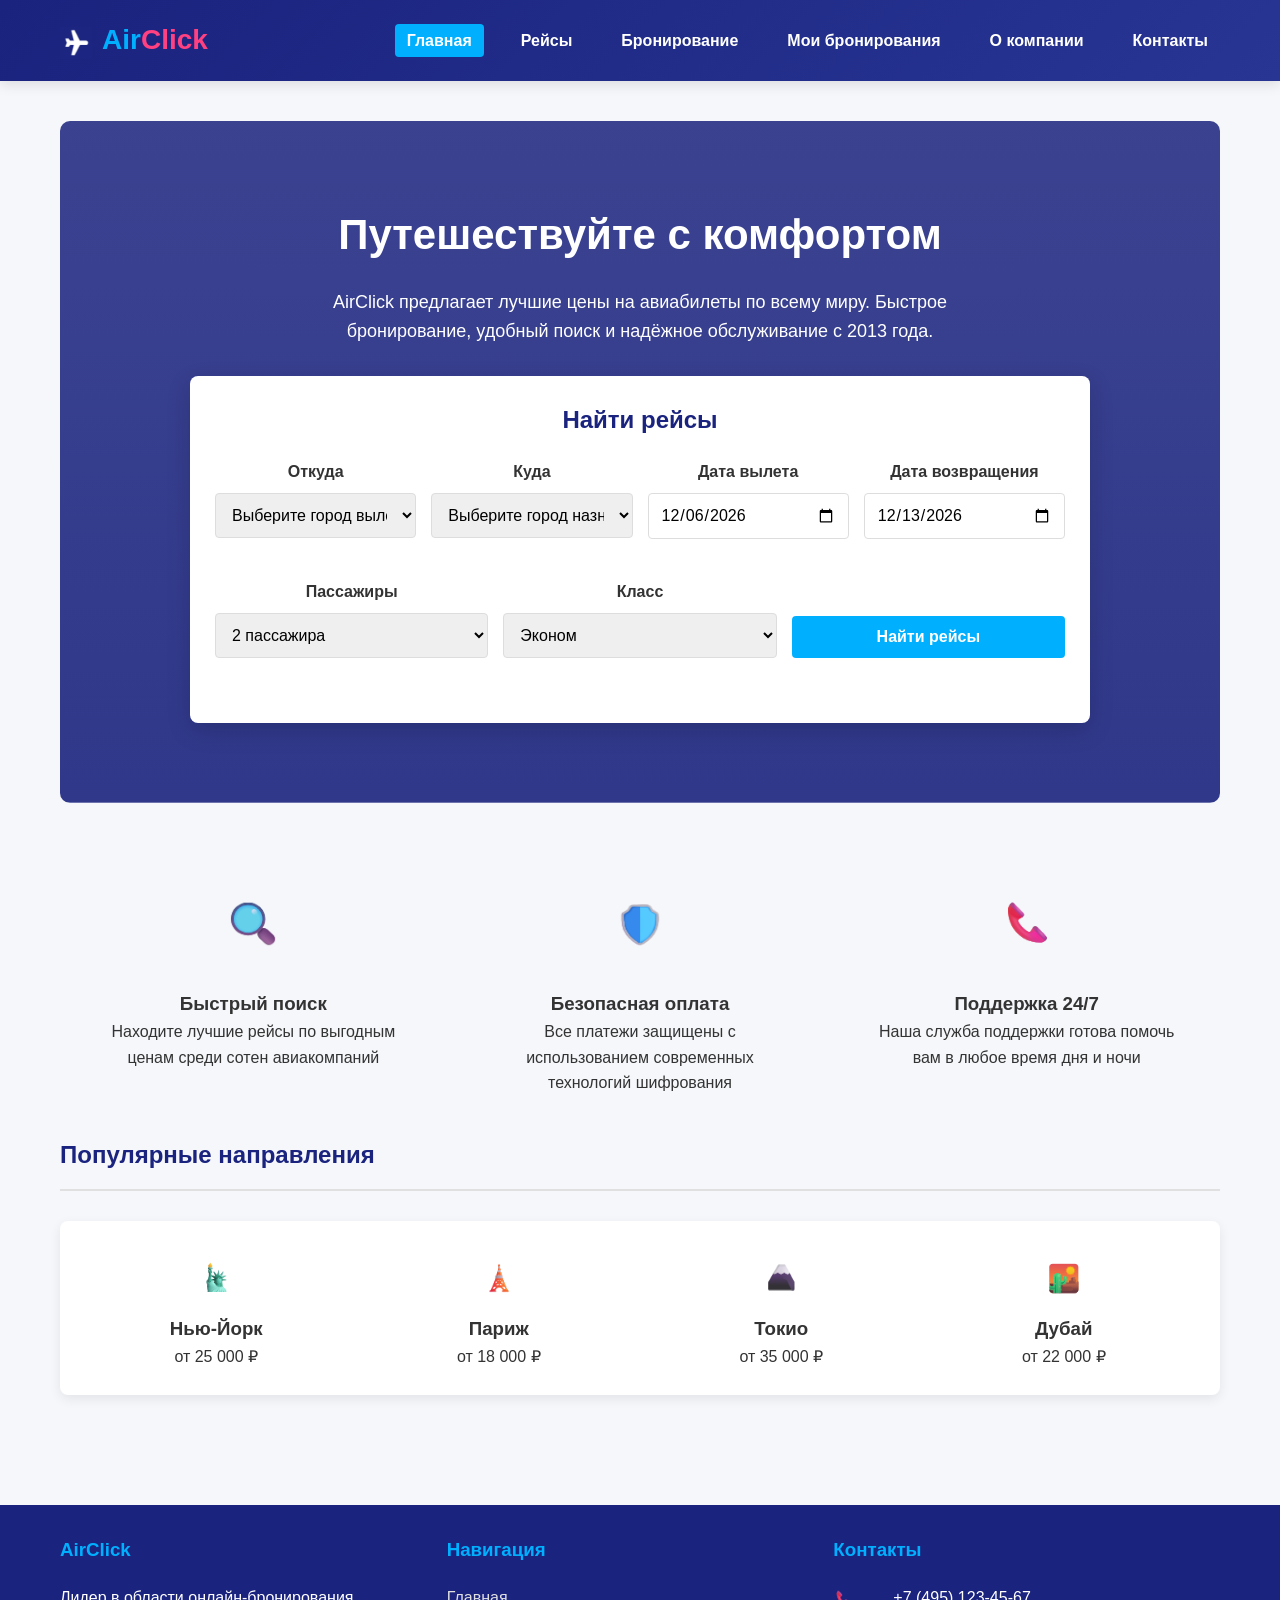
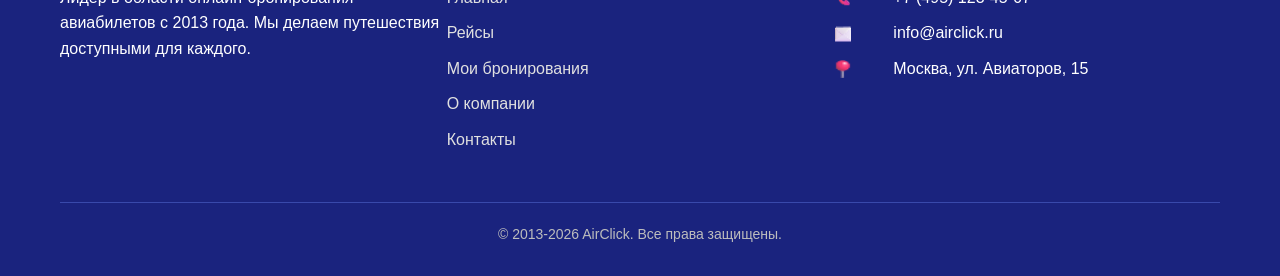
==== index.html @ 6dc6868e "макет" ====
<!DOCTYPE html>
<html lang="ru">
<head>
    <meta charset="UTF-8">
    <meta name="viewport" content="width=device-width, initial-scale=1.0">
    <title>AirClick - Бронирование авиабилетов</title>
    <link rel="stylesheet" href="css/style.css">
    <link rel="icon" type="image/x-icon" href="img/favicon.ico">
</head>
<body>
    <header>
        <div class="container header-container">
            <a href="index.html" class="logo">
                <div class="logo-icon">
                    <img src="img/logo-plane.png" alt="AirClick" class="logo-img">
                </div>
                <div><span>Air</span><span>Click</span></div>
            </a>
            <nav>
                <ul>
                    <li><a href="index.html" class="active">Главная</a></li>
                    <li><a href="flights.html">Рейсы</a></li>
                    <li><a href="booking.html">Бронирование</a></li>
                    <li><a href="my-bookings.html">Мои бронирования</a></li>
                    <li><a href="about.html">О компании</a></li>
                    <li><a href="contacts.html">Контакты</a></li>
                </ul>
            </nav>
        </div>
    </header>

    <main>
        <div class="container">
            <section class="hero">
                <h1>Путешествуйте с комфортом</h1>
                <p>AirClick предлагает лучшие цены на авиабилеты по всему миру. Быстрое бронирование, удобный поиск и надёжное обслуживание с 2013 года.</p>

                <div class="search-form">
                    <h2 class="search-title">Найти рейсы</h2>
                    <form action="flights.html" method="GET">
                        <div class="search-row">
                            <div class="form-group">
                                <label for="from">Откуда</label>
                                <select id="from" name="from">
                                    <option value="">Выберите город вылета</option>
                                    <option value="Москва">Москва</option>
                                    <option value="Санкт-Петербург">Санкт-Петербург</option>
                                    <option value="Сочи">Сочи</option>
                                    <option value="Париж">Париж</option>
                                    <option value="Нью-Йорк">Нью-Йорк</option>
                                    <option value="Токио">Токио</option>
                                    <option value="Дубай">Дубай</option>
                                    <option value="Лондон">Лондон</option>
                                    <option value="Рим">Рим</option>
                                    <option value="Пекин">Пекин</option>
                                    <option value="Стамбул">Стамбул</option>
                                    <option value="Бангкок">Бангкок</option>
                                    <option value="Анталья">Анталья</option>
                                </select>
                            </div>
                            <div class="form-group">
                                <label for="to">Куда</label>
                                <select id="to" name="to">
                                    <option value="">Выберите город назначения</option>
                                    <option value="Москва">Москва</option>
                                    <option value="Санкт-Петербург">Санкт-Петербург</option>
                                    <option value="Сочи">Сочи</option>
                                    <option value="Париж">Париж</option>
                                    <option value="Нью-Йорк">Нью-Йорк</option>
                                    <option value="Токио">Токио</option>
                                    <option value="Дубай">Дубай</option>
                                    <option value="Лондон">Лондон</option>
                                    <option value="Рим">Рим</option>
                                    <option value="Пекин">Пекин</option>
                                    <option value="Стамбул">Стамбул</option>
                                    <option value="Бангкок">Бангкок</option>
                                    <option value="Анталья">Анталья</option>
                                </select>
                            </div>
                            <div class="form-group">
                                <label for="departure">Дата вылета</label>
                                <input type="date" id="departure" name="departure">
                            </div>
                            <div class="form-group">
                                <label for="return">Дата возвращения</label>
                                <input type="date" id="return" name="return">
                            </div>
                        </div>
                        <div class="search-row">
                            <div class="form-group">
                                <label for="passengers">Пассажиры</label>
                                <select id="passengers" name="passengers">
                                    <option value="1">1 пассажир</option>
                                    <option value="2" selected>2 пассажира</option>
                                    <option value="3">3 пассажира</option>
                                    <option value="4">4 пассажира</option>
                                </select>
                            </div>
                            <div class="form-group">
                                <label for="class">Класс</label>
                                <select id="class" name="class">
                                    <option value="economy">Эконом</option>
                                    <option value="business">Бизнес</option>
                                    <option value="first">Первый класс</option>
                                </select>
                            </div>
                            <div class="form-group form-group-submit">
                                <button type="submit" class="btn btn-block">Найти рейсы</button>
                            </div>
                        </div>
                    </form>
                </div>
            </section>

            <section class="features">
                <div class="feature">
                    <div class="feature-icon">
                        <img src="img/icon-search.png" alt="Быстрый поиск">
                    </div>
                    <h3>Быстрый поиск</h3>
                    <p>Находите лучшие рейсы по выгодным ценам среди сотен авиакомпаний</p>
                </div>
                <div class="feature">
                    <div class="feature-icon">
                        <img src="img/icon-shield.png" alt="Безопасная оплата">
                    </div>
                    <h3>Безопасная оплата</h3>
                    <p>Все платежи защищены с использованием современных технологий шифрования</p>
                </div>
                <div class="feature">
                    <div class="feature-icon">
                        <img src="img/icon-support.png" alt="Поддержка 24/7">
                    </div>
                    <h3>Поддержка 24/7</h3>
                    <p>Наша служба поддержки готова помочь вам в любое время дня и ночи</p>
                </div>
            </section>

            <section class="popular-destinations">
                <h2 class="page-title">Популярные направления</h2>
                <div class="card">
                    <div class="destinations-row">
                        <div class="destination-card">
                            <div class="destination-icon">
                                <img src="img/icon-newyork.png" alt="Нью-Йорк">
                            </div>
                            <h3>Нью-Йорк</h3>
                            <p>от 25 000 ₽</p>
                        </div>
                        <div class="destination-card">
                            <div class="destination-icon">
                                <img src="img/icon-paris.png" alt="Париж">
                            </div>
                            <h3>Париж</h3>
                            <p>от 18 000 ₽</p>
                        </div>
                        <div class="destination-card">
                            <div class="destination-icon">
                                <img src="img/icon-tokyo.png" alt="Токио">
                            </div>
                            <h3>Токио</h3>
                            <p>от 35 000 ₽</p>
                        </div>
                        <div class="destination-card">
                            <div class="destination-icon">
                                <img src="img/icon-dubai.png" alt="Дубай">
                            </div>
                            <h3>Дубай</h3>
                            <p>от 22 000 ₽</p>
                        </div>
                    </div>
                </div>
            </section>
        </div>
    </main>

    <footer>
        <div class="container">
            <div class="footer-container">
                <div class="footer-section">
                    <h3>AirClick</h3>
                    <p>Лидер в области онлайн-бронирования авиабилетов с 2013 года. Мы делаем путешествия доступными для каждого.</p>
                </div>
                <div class="footer-section">
                    <h3>Навигация</h3>
                    <ul>
                        <li><a href="index.html">Главная</a></li>
                        <li><a href="flights.html">Рейсы</a></li>
                        <li><a href="my-bookings.html">Мои бронирования</a></li>
                        <li><a href="about.html">О компании</a></li>
                        <li><a href="contacts.html">Контакты</a></li>
                    </ul>
                </div>
                <div class="footer-section">
                    <h3>Контакты</h3>
                    <div class="contact-info">
                        <span><img src="img/icon-phone.png" alt="Телефон" class="footer-icon"></span>
                        +7 (495) 123-45-67
                    </div>
                    <div class="contact-info">
                        <span><img src="img/icon-email.png" alt="Email" class="footer-icon"></span>
                        info@airclick.ru
                    </div>
                    <div class="contact-info">
                        <span><img src="img/icon-location.png" alt="Адрес" class="footer-icon"></span>
                        Москва, ул. Авиаторов, 15
                    </div>
                </div>
            </div>
            <div class="copyright">
                <p>&copy; 2013-2026 AirClick. Все права защищены.</p>
            </div>
        </div>
    </footer>
    <script>
        // Установка дат по умолчанию в форме поиска
        const today = new Date().toISOString().split('T')[0];
        const tomorrow = new Date();
        tomorrow.setDate(tomorrow.getDate() + 7);
        const nextWeek = tomorrow.toISOString().split('T')[0];

        document.getElementById('departure').value = today;
        document.getElementById('departure').min = today;
        document.getElementById('return').value = nextWeek;
        document.getElementById('return').min = today;
    </script>
</body>
</html>
---- css/style.css ----
:root {
    --font-main: -apple-system, BlinkMacSystemFont, 'Segoe UI', Roboto, Oxygen, Ubuntu, Cantarell, 'Open Sans', 'Helvetica Neue', sans-serif;
    --color-primary: #00b0ff;
    --color-primary-dark: #0091ea;
    --color-secondary: #ff4081;
    --color-secondary-dark: #f50057;
    --color-dark: #1a237e;
    --color-dark-2: #283593;
    --color-text: #333;
    --color-text-light: #666;
    --color-text-muted: #999;
    --color-text-gray: #757575;
    --color-border: #e0e0e0;
    --color-bg: #f5f7fa;
    --color-bg-light: #f5f5f5;
    --color-white: #fff;
    --transition: .3s;
}

/* === СБРОС === */
* {
    margin: 0;
    padding: 0;
    box-sizing: border-box;
    font-family: var(--font-main);
}

body {
    background-color: var(--color-bg);
    color: var(--color-text);
    line-height: 1.6;
    animation: fadeUp var(--transition) ease-out;
}

.container {
    width: 100%;
    max-width: 1200px;
    margin: 0 auto;
    padding: 0 20px;
}

/* === ШАПКА === */
header {
    background: linear-gradient(135deg, var(--color-dark) 0%, var(--color-dark-2) 100%);
    color: var(--color-white);
    padding: 15px 0;
    box-shadow: 0 4px 12px rgba(0, 0, 0, .1);
    position: sticky;
    top: 0;
    z-index: 100;
}

.header-container {
    display: flex;
    justify-content: space-between;
    align-items: center;
}

.logo {
    display: flex;
    align-items: center;
    font-size: 28px;
    font-weight: 700;
    text-decoration: none;
    color: var(--color-white);
}

.logo span:first-child { color: var(--color-primary); }
.logo span:last-child  { color: var(--color-secondary); }

.logo-icon {
    margin-right: 10px;
    font-size: 32px;
}

nav ul {
    display: flex;
    list-style: none;
}

nav ul li {
    margin-left: 25px;
}

nav ul li a {
    color: var(--color-white);
    text-decoration: none;
    font-weight: 600;
    font-size: 16px;
    padding: 8px 12px;
    border-radius: 4px;
    transition: all var(--transition);
}

nav ul li a:hover {
    background-color: rgba(255, 255, 255, .1);
}

nav ul li a.active {
    background-color: var(--color-primary);
}

/* === ОСНОВНОЙ КОНТЕНТ === */
main {
    padding: 40px 0;
    min-height: calc(100vh - 200px);
    animation: fadeUp .5s ease-out .1s backwards;
}

.page-title {
    color: var(--color-dark);
    margin-bottom: 30px;
    padding-bottom: 15px;
    border-bottom: 2px solid var(--color-border);
}

/* === ПОДВАЛ === */
footer {
    background-color: var(--color-dark);
    color: var(--color-white);
    padding: 30px 0;
    margin-top: 40px;
}

.footer-container {
    display: flex;
    justify-content: space-between;
    flex-wrap: wrap;
}

.footer-section {
    flex: 1;
    min-width: 250px;
    margin-bottom: 20px;
}

.footer-section h3 {
    margin-bottom: 20px;
    color: var(--color-primary);
}

.footer-section ul {
    list-style: none;
}

.footer-section ul li {
    margin-bottom: 10px;
}

.footer-section ul li a {
    color: var(--color-border);
    text-decoration: none;
    transition: color var(--transition);
}

.footer-section ul li a:hover {
    color: var(--color-primary);
}

.footer-section .contact-info {
    display: flex;
    align-items: center;
    margin-bottom: 10px;
}

.footer-section .contact-info span {
    margin-right: 10px;
    color: var(--color-primary);
}

.copyright {
    text-align: center;
    padding-top: 20px;
    margin-top: 20px;
    border-top: 1px solid #3949ab;
    color: #bdbdbd;
    font-size: 14px;
}

/* === КНОПКИ === */
.btn {
    display: inline-block;
    padding: 12px 28px;
    background-color: var(--color-primary);
    color: var(--color-white);
    border: none;
    border-radius: 4px;
    font-size: 16px;
    font-weight: 600;
    cursor: pointer;
    transition: background-color var(--transition);
    text-decoration: none;
    text-align: center;
}

.btn:hover {
    background-color: var(--color-primary-dark);
}

.btn-secondary {
    background-color: var(--color-secondary);
}

.btn-secondary:hover {
    background-color: var(--color-secondary-dark);
}

/* === КАРТОЧКИ === */
.card {
    background-color: var(--color-white);
    border-radius: 8px;
    box-shadow: 0 4px 12px rgba(0, 0, 0, .08);
    padding: 25px;
    margin-bottom: 30px;
}

/* === ГЛАВНАЯ СТРАНИЦА === */
.hero {
    background: linear-gradient(rgba(26, 35, 126, .85), rgba(26, 35, 126, .9)), url('../img/hero-bg.jpg');
    background-size: cover;
    background-position: center;
    color: var(--color-white);
    padding: 80px 0;
    text-align: center;
    border-radius: 10px;
    margin-bottom: 40px;
}

.hero h1 {
    font-size: 42px;
    margin-bottom: 20px;
}

.hero p {
    font-size: 18px;
    max-width: 700px;
    margin: 0 auto 30px;
}

.search-form {
    background-color: var(--color-white);
    padding: 25px;
    border-radius: 8px;
    box-shadow: 0 8px 25px rgba(0, 0, 0, .15);
    max-width: 900px;
    margin: 0 auto;
}

.search-row {
    display: flex;
    flex-wrap: wrap;
    gap: 15px;
    margin-bottom: 20px;
}

.search-row .form-group {
    flex: 1;
    min-width: 200px;
}

.features {
    display: flex;
    flex-wrap: wrap;
    justify-content: space-between;
    margin-top: 50px;
}

.feature {
    flex: 1;
    min-width: 250px;
    padding: 25px;
    text-align: center;
    margin: 15px;
}

.feature-icon {
    font-size: 48px;
    color: var(--color-primary);
    margin-bottom: 20px;
}

.feature-icon img {
    width: 48px;
    height: 48px;
}

/* === СТРАНИЦА БРОНИРОВАНИЯ === */
.passenger-form {
    margin-top: 30px;
}

.passenger-header {
    background-color: var(--color-bg-light);
    padding: 15px;
    border-radius: 8px;
    margin-bottom: 20px;
    display: flex;
    justify-content: space-between;
    align-items: center;
}

.flight-summary {
    background-color: #f9f9f9;
    padding: 20px;
    border-radius: 8px;
    margin-bottom: 30px;
}

.flight-summary h3 {
    color: var(--color-dark);
    margin-bottom: 15px;
}

.flight-details {
    display: flex;
    justify-content: space-between;
    flex-wrap: wrap;
}

.flight-info {
    flex: 1;
    min-width: 200px;
}

/* === СТРАНИЦА РЕЙСОВ === */
.flight-list {
    margin-top: 30px;
}

.flight-card {
    display: flex;
    flex-wrap: wrap;
    border: 1px solid var(--color-border);
    border-radius: 8px;
    margin-bottom: 20px;
    overflow: hidden;
    transition: transform var(--transition), box-shadow var(--transition);
}

.flight-card:hover {
    transform: translateY(-5px);
    box-shadow: 0 8px 20px rgba(0, 0, 0, .1);
}

.flight-info-section {
    flex: 3;
    padding: 20px;
    background-color: var(--color-white);
}

.flight-price-section {
    flex: 1;
    padding: 20px;
    background-color: var(--color-bg-light);
    display: flex;
    flex-direction: column;
    justify-content: center;
    align-items: center;
    border-left: 1px dashed var(--color-border);
}

.flight-time {
    display: flex;
    justify-content: space-between;
    align-items: center;
    margin-bottom: 15px;
}

.flight-route {
    display: flex;
    align-items: center;
    justify-content: space-between;
    margin-bottom: 15px;
}

.flight-stops {
    text-align: center;
    color: var(--color-text-gray);
    font-size: 14px;
}

.price {
    font-size: 28px;
    font-weight: 700;
    color: var(--color-primary);
    margin-bottom: 15px;
}

/* === КОНТАКТЫ === */
.contact-info {
    display: flex;
    flex-wrap: wrap;
    gap: 30px;
    margin-bottom: 40px;
}

.contact-details {
    flex: 1;
    min-width: 300px;
}

.contact-form {
    flex: 1;
    min-width: 300px;
}

.contact-item {
    display: flex;
    align-items: flex-start;
    margin-bottom: 25px;
}

.contact-icon {
    width: 50px;
    height: 50px;
    background-color: var(--color-primary);
    color: var(--color-white);
    border-radius: 50%;
    display: flex;
    align-items: center;
    justify-content: center;
    font-size: 20px;
    margin-right: 15px;
    flex-shrink: 0;
}

.contact-icon img {
    width: 24px;
    height: 24px;
}

.contact-item h3 {
    margin-bottom: 5px;
}

.map-container {
    width: 100%;
    height: 400px;
    border-radius: 8px;
    overflow: hidden;
    margin-top: 30px;
    background-color: var(--color-border);
    display: flex;
    align-items: center;
    justify-content: center;
    color: var(--color-text-gray);
    font-weight: 600;
}

.map-container iframe {
    width: 100%;
    height: 100%;
    border: none;
}

/* === МОИ БРОНИРОВАНИЯ === */
.booking-card {
    border: 1px solid var(--color-border);
    border-radius: 8px;
    margin-bottom: 25px;
    overflow: hidden;
}

.booking-header {
    background-color: var(--color-bg-light);
    padding: 15px 20px;
    display: flex;
    justify-content: space-between;
    align-items: center;
}

.booking-status {
    padding: 5px 15px;
    border-radius: 20px;
    font-weight: 600;
    font-size: 14px;
}

.status-confirmed {
    background-color: #e8f5e9;
    color: #2e7d32;
}

.status-pending {
    background-color: #fff3e0;
    color: #ef6c00;
}

.booking-body {
    padding: 20px;
    display: flex;
    flex-wrap: wrap;
}

.booking-flight-info {
    flex: 3;
    min-width: 300px;
}

.booking-actions {
    flex: 1;
    min-width: 200px;
    display: flex;
    flex-direction: column;
    justify-content: center;
    align-items: flex-end;
    gap: 10px;
}

/* === ФОРМЫ === */
.form-group {
    margin-bottom: 20px;
}

.form-group label {
    display: block;
    margin-bottom: 8px;
    font-weight: 600;
    color: var(--color-text);
}

.form-group input,
.form-group select,
.form-group textarea {
    width: 100%;
    padding: 12px;
    border: 1px solid #ddd;
    border-radius: 4px;
    font-size: 16px;
    transition: border-color var(--transition);
}

.form-group input:focus,
.form-group select:focus,
.form-group textarea:focus {
    outline: none;
    border-color: var(--color-primary);
    box-shadow: 0 0 0 2px rgba(0, 176, 255, .2);
}

/* === АДАПТИВНОСТЬ === */
@media (max-width: 768px) {
    .header-container {
        flex-direction: column;
        text-align: center;
    }
    nav ul {
        margin-top: 15px;
        flex-wrap: wrap;
        justify-content: center;
    }
    nav ul li {
        margin: 5px 10px;
    }
    .hero h1 {
        font-size: 32px;
    }
    .flight-card {
        flex-direction: column;
    }
    .flight-price-section {
        border-left: none;
        border-top: 1px dashed var(--color-border);
    }
    .contact-info {
        flex-direction: column;
    }
}

/* === АНИМАЦИИ (объединены в одну) === */
@keyframes fadeUp {
    from { opacity: 0; transform: translateY(20px); }
    to   { opacity: 1; transform: translateY(0); }
}

/* ============================================================
    КЛАССЫ, ВЫНЕСЕННЫЕ ИЗ INLINE-СТИЛЕЙ
   ============================================================ */

/* Общие утилиты */
.logo-img        { width: 32px; height: 32px; vertical-align: middle; }
.footer-icon     { width: 20px; height: 20px; vertical-align: middle; }
.btn-block       { width: 100%; }

/* index.html */
.search-title        { color: var(--color-dark); margin-bottom: 20px; }
.form-group-submit   { flex: 2; display: flex; align-items: flex-end; }
.destinations-row    { display: flex; flex-wrap: wrap; gap: 20px; justify-content: space-between; }
.destination-card    { flex: 1; min-width: 200px; text-align: center; }
.destination-icon    { font-size: 36px; color: var(--color-primary); margin-bottom: 10px; }
.destination-icon img { width: 36px; height: 36px; vertical-align: middle; }

/* flights.html */
.filter-title        { margin-bottom: 20px; }
.filters-row         { display: flex; flex-wrap: wrap; gap: 15px; }
.filter-group        { flex: 1; min-width: 200px; }
.filter-group select { width: 100%; padding: 10px; }
.no-results          { text-align: center; }
.flight-time-value   { font-size: 24px; font-weight: 700; }
.flight-city         { color: var(--color-text-light); }
.flight-middle       { text-align: center; }
.flight-stops-note   { font-size: 14px; color: var(--color-text-muted); }
.flight-arrival      { text-align: right; }
.arrival-day-note    { font-size: 12px; color: var(--color-text-muted); }

/* booking.html */
.section-title       { margin-bottom: 25px; }
.form-row            { display: flex; flex-wrap: wrap; gap: 20px; }
.form-row-spaced     { display: flex; flex-wrap: wrap; gap: 20px; margin-top: 15px; }
.form-col            { flex: 1; }
.form-section-spaced { margin-top: 40px; }
.form-actions        { display: flex; justify-content: space-between; margin-top: 40px; }
.flight-route-title  { font-weight: 700; }
.flight-price-block  { text-align: right; }
.flight-price-value  { font-size: 24px; font-weight: 700; }

/* my-bookings.html */
.bookings-section-title      { margin-bottom: 20px; }
.bookings-section-title-past { margin-top: 50px; margin-bottom: 20px; }
.booking-card-past           { opacity: .7; }
.booking-route               { font-weight: 700; }
.booking-date                { margin-left: 15px; color: var(--color-text-light); }
.booking-flight-row          { display: flex; flex-wrap: wrap; gap: 30px; }
.booking-time                { font-size: 20px; font-weight: 700; }
.booking-duration            { font-size: 14px; color: var(--color-text-light); }
.booking-stops               { font-size: 12px; color: var(--color-text-muted); }
.booking-passengers-block    { border-left: 1px solid var(--color-border); padding-left: 20px; }
.booking-meta                { margin-top: 15px; }
.booking-total-price         { font-size: 24px; font-weight: 700; color: var(--color-primary); }
.btn-details                 { background-color: #666; }
.btn-download                { background-color: #4caf50; }

/* about.html */
.about-mission       { display: flex; flex-wrap: wrap; gap: 30px; align-items: center; margin-bottom: 30px; }
.about-text          { flex: 1; min-width: 300px; }
.about-image         { flex: 1; min-width: 300px; text-align: center; }
.about-plane-img     { width: 120px; height: 120px; }
.about-section       { margin-top: 40px; }
.advantages-row      { display: flex; flex-wrap: wrap; gap: 20px; margin-top: 20px; }
.advantage-card      { flex: 1; min-width: 250px; background-color: var(--color-bg); padding: 20px; border-radius: 8px; }
.advantage-icon      { margin-bottom: 15px; }
.advantage-icon img  { width: 36px; height: 36px; }
.stats-row           { display: flex; flex-wrap: wrap; gap: 20px; text-align: center; margin-top: 20px; }
.stat-card           { flex: 1; min-width: 200px; }
.stat-number         { font-size: 36px; font-weight: 700; color: var(--color-primary); }

/* contacts.html */
.contact-title       { margin-bottom: 25px; }
.contact-note        { color: var(--color-text-light); font-size: 14px; }
.card-spaced         { margin-top: 30px; }
.faq-title           { margin-bottom: 20px; }
.faq-item            { margin-bottom: 15px; }
.faq-question        { color: var(--color-dark); }
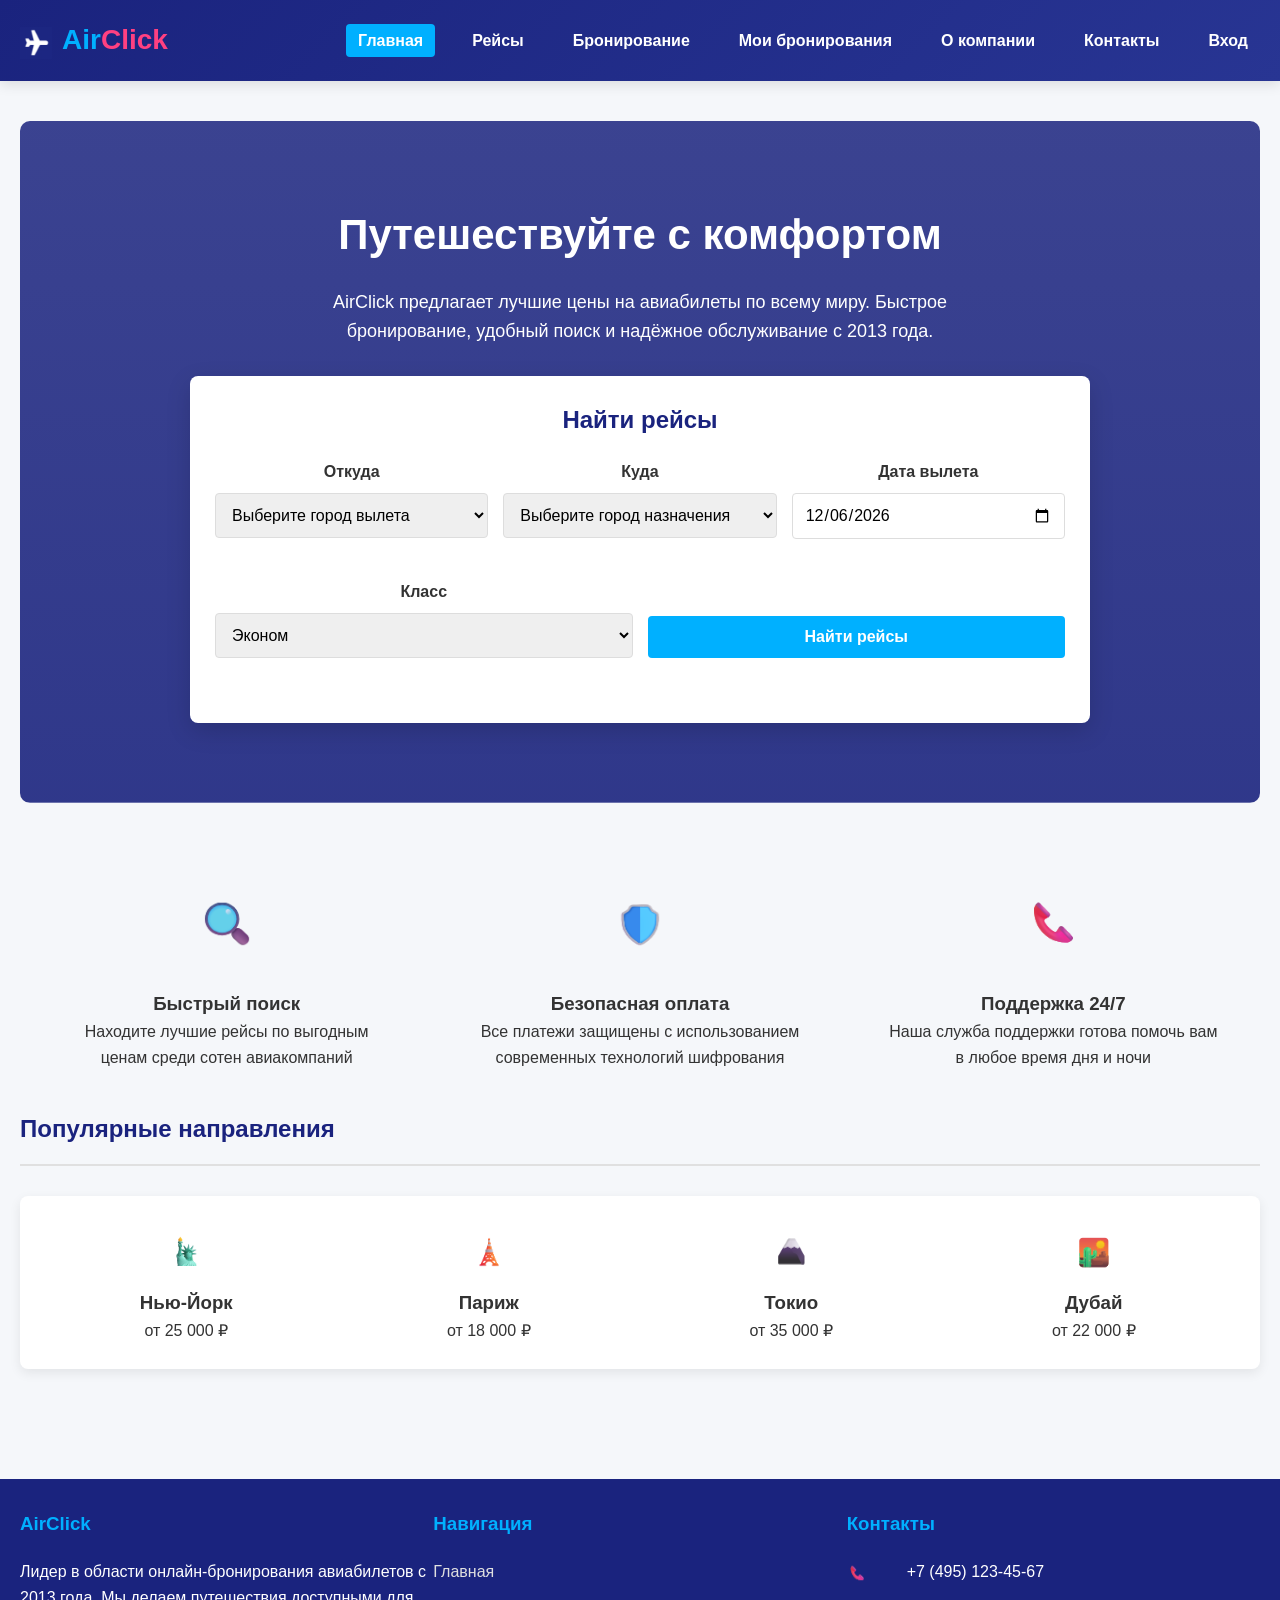
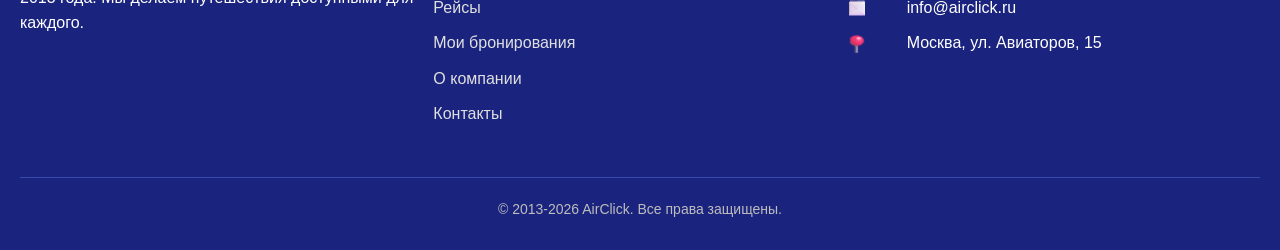
==== commit 35c76f70: "reg/authy" ====
--- a/index.html
+++ b/index.html
@@ -24,6 +24,9 @@
                     <li><a href="my-bookings.html">Мои бронирования</a></li>
                     <li><a href="about.html">О компании</a></li>
                     <li><a href="contacts.html">Контакты</a></li>
+                    <!-- <li><a href="index.html">Выход</a></li>
+                    <li><a href="reg.html">Регистрация</a></li> -->
+                    <li><a href="authy.html">Вход</a></li>
                 </ul>
             </nav>
         </div>
@@ -81,21 +84,8 @@
                                 <label for="departure">Дата вылета</label>
                                 <input type="date" id="departure" name="departure">
                             </div>
-                            <div class="form-group">
-                                <label for="return">Дата возвращения</label>
-                                <input type="date" id="return" name="return">
-                            </div>
                         </div>
                         <div class="search-row">
-                            <div class="form-group">
-                                <label for="passengers">Пассажиры</label>
-                                <select id="passengers" name="passengers">
-                                    <option value="1">1 пассажир</option>
-                                    <option value="2" selected>2 пассажира</option>
-                                    <option value="3">3 пассажира</option>
-                                    <option value="4">4 пассажира</option>
-                                </select>
-                            </div>
                             <div class="form-group">
                                 <label for="class">Класс</label>
                                 <select id="class" name="class">
--- a/css/style.css
+++ b/css/style.css
@@ -1,3 +1,9 @@
+* {
+    margin: 0;
+    padding: 0;
+    box-sizing: border-box;
+    font-family: var(--font-main);
+}
 
 :root {
     --font-main: -apple-system, BlinkMacSystemFont, 'Segoe UI', Roboto, Oxygen, Ubuntu, Cantarell, 'Open Sans', 'Helvetica Neue', sans-serif;
@@ -18,26 +24,11 @@
     --transition: .3s;
 }
 
-/* === СБРОС === */
-* {
-    margin: 0;
-    padding: 0;
-    box-sizing: border-box;
-    font-family: var(--font-main);
-}
-
 body {
     background-color: var(--color-bg);
     color: var(--color-text);
     line-height: 1.6;
     animation: fadeUp var(--transition) ease-out;
-}
-
-.container {
-    width: 100%;
-    max-width: 1200px;
-    margin: 0 auto;
-    padding: 0 20px;
 }
 
 /* === ШАПКА === */
@@ -108,6 +99,13 @@
     animation: fadeUp .5s ease-out .1s backwards;
 }
 
+.container {
+    width: 100%;
+    max-width: 1300px;
+    margin: 0 auto;
+    padding: 0 20px;
+}
+
 .page-title {
     color: var(--color-dark);
     margin-bottom: 30px;
@@ -115,68 +113,37 @@
     border-bottom: 2px solid var(--color-border);
 }
 
-/* === ПОДВАЛ === */
-footer {
-    background-color: var(--color-dark);
-    color: var(--color-white);
-    padding: 30px 0;
-    margin-top: 40px;
-}
-
-.footer-container {
-    display: flex;
-    justify-content: space-between;
-    flex-wrap: wrap;
-}
-
-.footer-section {
-    flex: 1;
-    min-width: 250px;
-    margin-bottom: 20px;
-}
-
-.footer-section h3 {
-    margin-bottom: 20px;
+/* === АВТОРИЗАЦИЯ И РЕГИСТРАЦИЯ === */
+.auth-container {
+    max-width: 600px;
+    margin: 50px auto;
+}
+
+.auth-links {
+    margin-top: 20px;
+    text-align: center;
+}
+
+.auth-links a {
     color: var(--color-primary);
-}
-
-.footer-section ul {
-    list-style: none;
-}
-
-.footer-section ul li {
-    margin-bottom: 10px;
-}
-
-.footer-section ul li a {
-    color: var(--color-border);
     text-decoration: none;
+    font-weight: 600;
     transition: color var(--transition);
 }
 
-.footer-section ul li a:hover {
-    color: var(--color-primary);
-}
-
-.footer-section .contact-info {
-    display: flex;
-    align-items: center;
-    margin-bottom: 10px;
-}
-
-.footer-section .contact-info span {
-    margin-right: 10px;
-    color: var(--color-primary);
-}
-
-.copyright {
+.auth-links a:hover {
+    color: var(--color-primary-dark);
+    text-decoration: underline;
+}
+
+.auth-error {
+    color: var(--color-secondary);
+    margin-bottom: 20px;
+    font-size: 14px;
+    font-weight: 600;
     text-align: center;
-    padding-top: 20px;
-    margin-top: 20px;
-    border-top: 1px solid #3949ab;
-    color: #bdbdbd;
-    font-size: 14px;
-}
+}
+
 
 /* === КНОПКИ === */
 .btn {
@@ -217,7 +184,7 @@
 
 /* === ГЛАВНАЯ СТРАНИЦА === */
 .hero {
-    background: linear-gradient(rgba(26, 35, 126, .85), rgba(26, 35, 126, .9)), url('../img/hero-bg.jpg');
+    background: linear-gradient(rgba(26, 35, 126, .85), rgba(26, 35, 126, .9));
     background-size: cover;
     background-position: center;
     color: var(--color-white);
@@ -537,6 +504,69 @@
     outline: none;
     border-color: var(--color-primary);
     box-shadow: 0 0 0 2px rgba(0, 176, 255, .2);
+}
+
+/* === ПОДВАЛ === */
+footer {
+    background-color: var(--color-dark);
+    color: var(--color-white);
+    padding: 30px 0;
+    margin-top: 40px;
+}
+
+.footer-container {
+    display: flex;
+    justify-content: space-between;
+    flex-wrap: wrap;
+}
+
+.footer-section {
+    flex: 1;
+    min-width: 250px;
+    margin-bottom: 20px;
+}
+
+.footer-section h3 {
+    margin-bottom: 20px;
+    color: var(--color-primary);
+}
+
+.footer-section ul {
+    list-style: none;
+}
+
+.footer-section ul li {
+    margin-bottom: 10px;
+}
+
+.footer-section ul li a {
+    color: var(--color-border);
+    text-decoration: none;
+    transition: color var(--transition);
+}
+
+.footer-section ul li a:hover {
+    color: var(--color-primary);
+}
+
+.footer-section .contact-info {
+    display: flex;
+    align-items: center;
+    margin-bottom: 10px;
+}
+
+.footer-section .contact-info span {
+    margin-right: 10px;
+    color: var(--color-primary);
+}
+
+.copyright {
+    text-align: center;
+    padding-top: 20px;
+    margin-top: 20px;
+    border-top: 1px solid #3949ab;
+    color: #bdbdbd;
+    font-size: 14px;
 }
 
 /* === АДАПТИВНОСТЬ === */
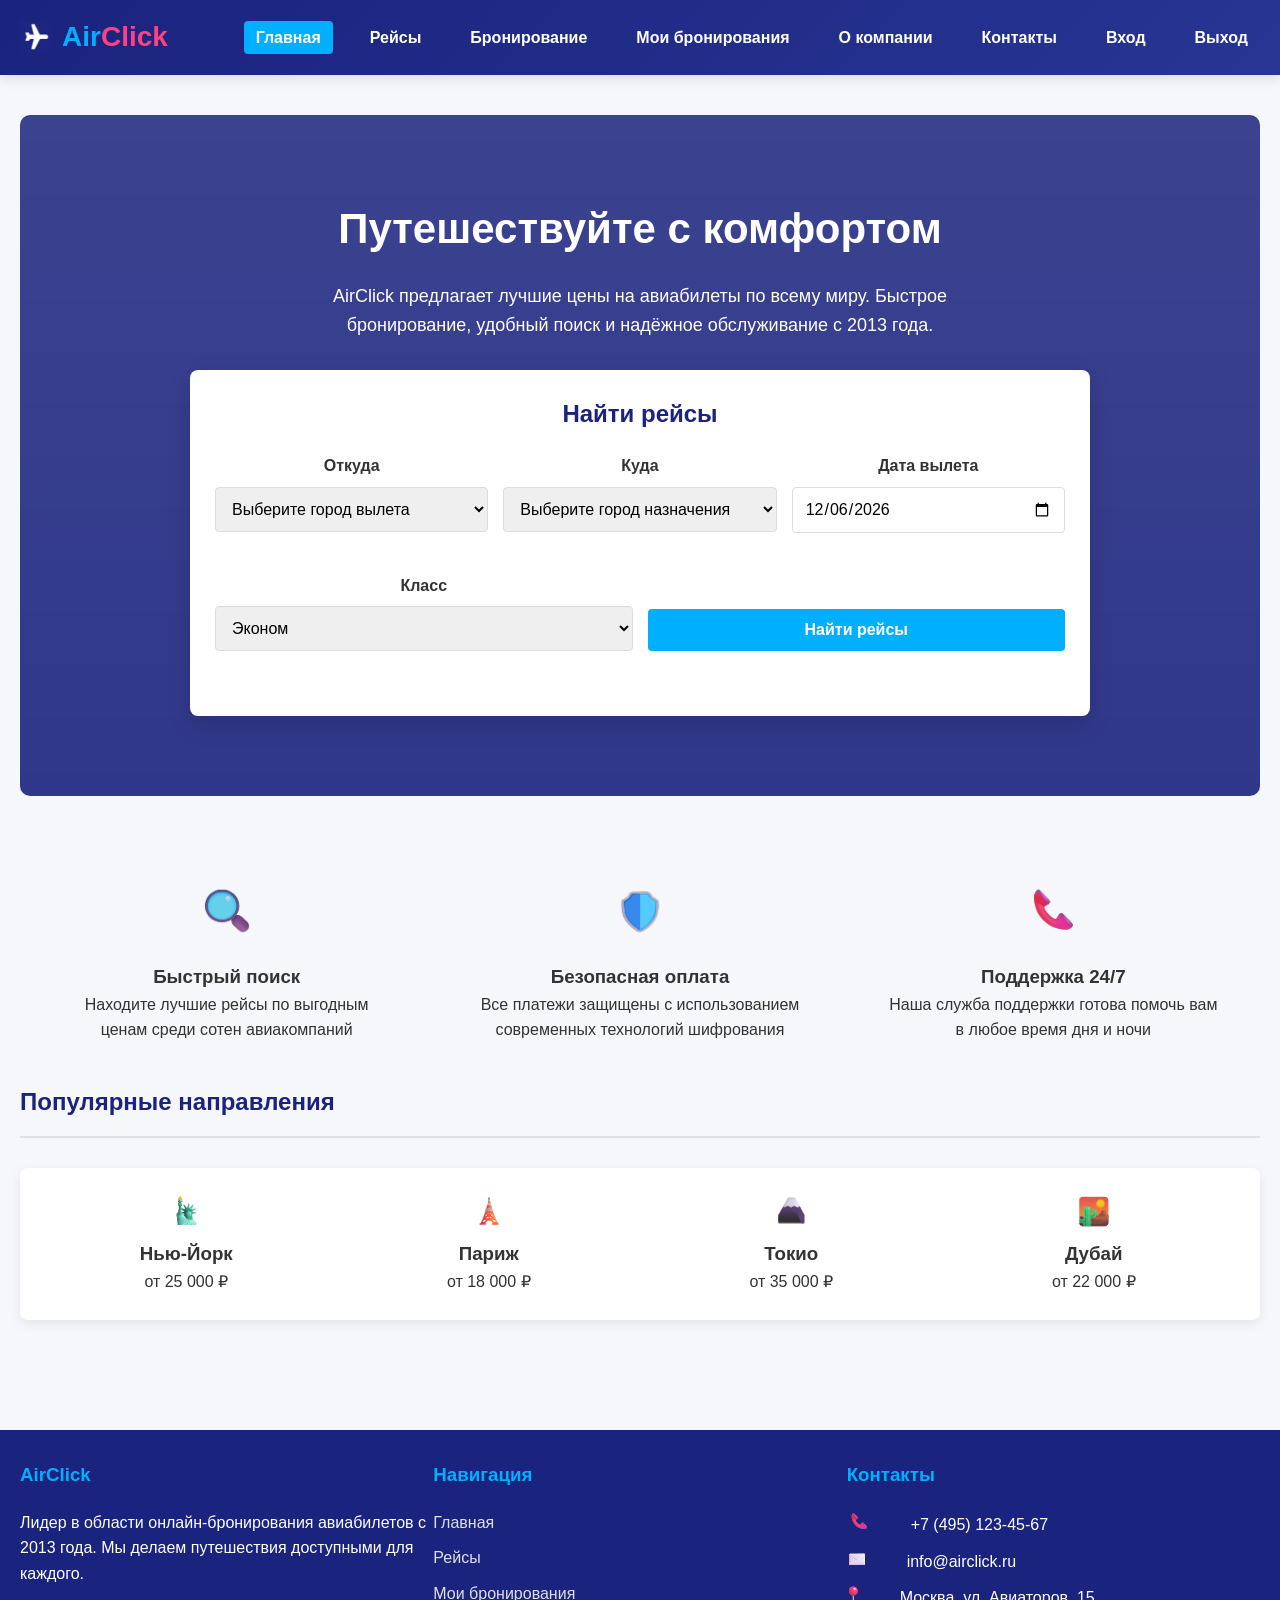
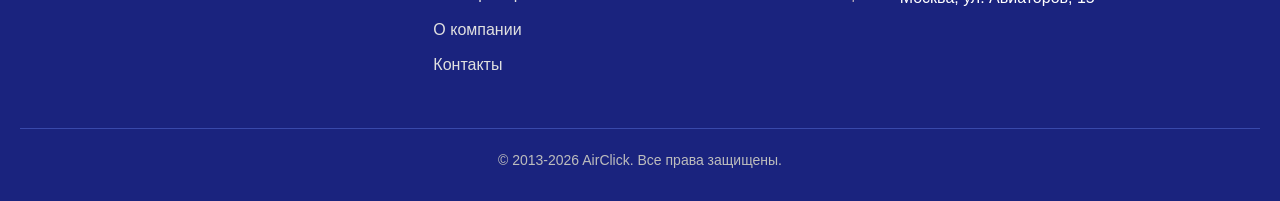
==== commit 3e6b315a: "new CSS" ====
--- a/index.html
+++ b/index.html
@@ -9,210 +9,196 @@
 </head>
 <body>
     <header>
-        <div class="container header-container">
-            <a href="index.html" class="logo">
-                <div class="logo-icon">
-                    <img src="img/logo-plane.png" alt="AirClick" class="logo-img">
-                </div>
-                <div><span>Air</span><span>Click</span></div>
-            </a>
-            <nav>
-                <ul>
-                    <li><a href="index.html" class="active">Главная</a></li>
-                    <li><a href="flights.html">Рейсы</a></li>
-                    <li><a href="booking.html">Бронирование</a></li>
-                    <li><a href="my-bookings.html">Мои бронирования</a></li>
-                    <li><a href="about.html">О компании</a></li>
-                    <li><a href="contacts.html">Контакты</a></li>
-                    <!-- <li><a href="index.html">Выход</a></li>
-                    <li><a href="reg.html">Регистрация</a></li> -->
-                    <li><a href="authy.html">Вход</a></li>
-                </ul>
-            </nav>
-        </div>
+        <a href="index.html" class="logo">
+            <img src="img/logo-plane.png" alt="AirClick" class="logo-img">
+            <span>Air</span><span>Click</span>
+        </a>
+        <nav>
+            <ul>
+                <li><a href="index.html" class="active">Главная</a></li>
+                <li><a href="flights.html">Рейсы</a></li>
+                <li><a href="booking.html">Бронирование</a></li>
+                <li><a href="my-bookings.html">Мои бронирования</a></li>
+                <li><a href="about.html">О компании</a></li>
+                <li><a href="contacts.html">Контакты</a></li>
+                <li><a href="authy.html">Вход</a></li>
+                <li><a href="index.html">Выход</a></li>
+            </ul>
+        </nav>
     </header>
 
     <main>
-        <div class="container">
-            <section class="hero">
-                <h1>Путешествуйте с комфортом</h1>
-                <p>AirClick предлагает лучшие цены на авиабилеты по всему миру. Быстрое бронирование, удобный поиск и надёжное обслуживание с 2013 года.</p>
-
-                <div class="search-form">
-                    <h2 class="search-title">Найти рейсы</h2>
-                    <form action="flights.html" method="GET">
-                        <div class="search-row">
-                            <div class="form-group">
-                                <label for="from">Откуда</label>
-                                <select id="from" name="from">
-                                    <option value="">Выберите город вылета</option>
-                                    <option value="Москва">Москва</option>
-                                    <option value="Санкт-Петербург">Санкт-Петербург</option>
-                                    <option value="Сочи">Сочи</option>
-                                    <option value="Париж">Париж</option>
-                                    <option value="Нью-Йорк">Нью-Йорк</option>
-                                    <option value="Токио">Токио</option>
-                                    <option value="Дубай">Дубай</option>
-                                    <option value="Лондон">Лондон</option>
-                                    <option value="Рим">Рим</option>
-                                    <option value="Пекин">Пекин</option>
-                                    <option value="Стамбул">Стамбул</option>
-                                    <option value="Бангкок">Бангкок</option>
-                                    <option value="Анталья">Анталья</option>
-                                </select>
-                            </div>
-                            <div class="form-group">
-                                <label for="to">Куда</label>
-                                <select id="to" name="to">
-                                    <option value="">Выберите город назначения</option>
-                                    <option value="Москва">Москва</option>
-                                    <option value="Санкт-Петербург">Санкт-Петербург</option>
-                                    <option value="Сочи">Сочи</option>
-                                    <option value="Париж">Париж</option>
-                                    <option value="Нью-Йорк">Нью-Йорк</option>
-                                    <option value="Токио">Токио</option>
-                                    <option value="Дубай">Дубай</option>
-                                    <option value="Лондон">Лондон</option>
-                                    <option value="Рим">Рим</option>
-                                    <option value="Пекин">Пекин</option>
-                                    <option value="Стамбул">Стамбул</option>
-                                    <option value="Бангкок">Бангкок</option>
-                                    <option value="Анталья">Анталья</option>
-                                </select>
-                            </div>
-                            <div class="form-group">
-                                <label for="departure">Дата вылета</label>
-                                <input type="date" id="departure" name="departure">
-                            </div>
-                        </div>
-                        <div class="search-row">
-                            <div class="form-group">
-                                <label for="class">Класс</label>
-                                <select id="class" name="class">
-                                    <option value="economy">Эконом</option>
-                                    <option value="business">Бизнес</option>
-                                    <option value="first">Первый класс</option>
-                                </select>
-                            </div>
-                            <div class="form-group form-group-submit">
-                                <button type="submit" class="btn btn-block">Найти рейсы</button>
-                            </div>
-                        </div>
-                    </form>
-                </div>
-            </section>
-
-            <section class="features">
-                <div class="feature">
-                    <div class="feature-icon">
-                        <img src="img/icon-search.png" alt="Быстрый поиск">
-                    </div>
-                    <h3>Быстрый поиск</h3>
-                    <p>Находите лучшие рейсы по выгодным ценам среди сотен авиакомпаний</p>
-                </div>
-                <div class="feature">
-                    <div class="feature-icon">
-                        <img src="img/icon-shield.png" alt="Безопасная оплата">
-                    </div>
-                    <h3>Безопасная оплата</h3>
-                    <p>Все платежи защищены с использованием современных технологий шифрования</p>
-                </div>
-                <div class="feature">
-                    <div class="feature-icon">
-                        <img src="img/icon-support.png" alt="Поддержка 24/7">
-                    </div>
-                    <h3>Поддержка 24/7</h3>
-                    <p>Наша служба поддержки готова помочь вам в любое время дня и ночи</p>
-                </div>
-            </section>
-
-            <section class="popular-destinations">
-                <h2 class="page-title">Популярные направления</h2>
-                <div class="card">
-                    <div class="destinations-row">
-                        <div class="destination-card">
-                            <div class="destination-icon">
-                                <img src="img/icon-newyork.png" alt="Нью-Йорк">
-                            </div>
-                            <h3>Нью-Йорк</h3>
-                            <p>от 25 000 ₽</p>
-                        </div>
-                        <div class="destination-card">
-                            <div class="destination-icon">
-                                <img src="img/icon-paris.png" alt="Париж">
-                            </div>
-                            <h3>Париж</h3>
-                            <p>от 18 000 ₽</p>
-                        </div>
-                        <div class="destination-card">
-                            <div class="destination-icon">
-                                <img src="img/icon-tokyo.png" alt="Токио">
-                            </div>
-                            <h3>Токио</h3>
-                            <p>от 35 000 ₽</p>
-                        </div>
-                        <div class="destination-card">
-                            <div class="destination-icon">
-                                <img src="img/icon-dubai.png" alt="Дубай">
-                            </div>
-                            <h3>Дубай</h3>
-                            <p>от 22 000 ₽</p>
-                        </div>
-                    </div>
-                </div>
-            </section>
-        </div>
+        <section class="hero">
+            <h1>Путешествуйте с комфортом</h1>
+            <p>AirClick предлагает лучшие цены на авиабилеты по всему миру. Быстрое бронирование, удобный поиск и надёжное обслуживание с 2013 года.</p>
+
+            <div class="search-form">
+                <h2 class="search-title">Найти рейсы</h2>
+                <form action="flights.html" method="GET">
+                    <div class="search-row">
+                        <div class="form-group">
+                            <label for="from">Откуда</label>
+                            <select id="from" name="from">
+                                <option value="">Выберите город вылета</option>
+                                <option value="Москва">Москва</option>
+                                <option value="Санкт-Петербург">Санкт-Петербург</option>
+                                <option value="Сочи">Сочи</option>
+                                <option value="Париж">Париж</option>
+                                <option value="Нью-Йорк">Нью-Йорк</option>
+                                <option value="Токио">Токио</option>
+                                <option value="Дубай">Дубай</option>
+                                <option value="Лондон">Лондон</option>
+                                <option value="Рим">Рим</option>
+                                <option value="Пекин">Пекин</option>
+                                <option value="Стамбул">Стамбул</option>
+                                <option value="Бангкок">Бангкок</option>
+                                <option value="Анталья">Анталья</option>
+                            </select>
+                        </div>
+                        <div class="form-group">
+                            <label for="to">Куда</label>
+                            <select id="to" name="to">
+                                <option value="">Выберите город назначения</option>
+                                <option value="Москва">Москва</option>
+                                <option value="Санкт-Петербург">Санкт-Петербург</option>
+                                <option value="Сочи">Сочи</option>
+                                <option value="Париж">Париж</option>
+                                <option value="Нью-Йорк">Нью-Йорк</option>
+                                <option value="Токио">Токио</option>
+                                <option value="Дубай">Дубай</option>
+                                <option value="Лондон">Лондон</option>
+                                <option value="Рим">Рим</option>
+                                <option value="Пекин">Пекин</option>
+                                <option value="Стамбул">Стамбул</option>
+                                <option value="Бангкок">Бангкок</option>
+                                <option value="Анталья">Анталья</option>
+                            </select>
+                        </div>
+                        <div class="form-group">
+                            <label for="departure">Дата вылета</label>
+                            <input type="date" id="departure" name="departure">
+                        </div>
+                    </div>
+                    <div class="search-row">
+                        <div class="form-group">
+                            <label for="class">Класс</label>
+                            <select id="class" name="class">
+                                <option value="economy">Эконом</option>
+                                <option value="business">Бизнес</option>
+                                <option value="first">Первый класс</option>
+                            </select>
+                        </div>
+                        <div class="form-group form-group-submit">
+                            <button type="submit" class="btn btn-block">Найти рейсы</button>
+                        </div>
+                    </div>
+                </form>
+            </div>
+        </section>
+
+        <section class="features">
+            <div class="feature">
+                <div class="feature-icon">
+                    <img src="img/icon-search.png" alt="Быстрый поиск">
+                </div>
+                <h3>Быстрый поиск</h3>
+                <p>Находите лучшие рейсы по выгодным ценам среди сотен авиакомпаний</p>
+            </div>
+            <div class="feature">
+                <div class="feature-icon">
+                    <img src="img/icon-shield.png" alt="Безопасная оплата">
+                </div>
+                <h3>Безопасная оплата</h3>
+                <p>Все платежи защищены с использованием современных технологий шифрования</p>
+            </div>
+            <div class="feature">
+                <div class="feature-icon">
+                    <img src="img/icon-support.png" alt="Поддержка 24/7">
+                </div>
+                <h3>Поддержка 24/7</h3>
+                <p>Наша служба поддержки готова помочь вам в любое время дня и ночи</p>
+            </div>
+        </section>
+
+        <section class="popular-destinations">
+            <h2 class="page-title">Популярные направления</h2>
+            <div class="card">
+                <div class="destinations-row">
+                    <div class="destination-card">
+                        <div class="destination-icon">
+                            <img src="img/icon-newyork.png" alt="Нью-Йорк">
+                        </div>
+                        <h3>Нью-Йорк</h3>
+                        <p>от 25 000 ₽</p>
+                    </div>
+                    <div class="destination-card">
+                        <div class="destination-icon">
+                            <img src="img/icon-paris.png" alt="Париж">
+                        </div>
+                        <h3>Париж</h3>
+                        <p>от 18 000 ₽</p>
+                    </div>
+                    <div class="destination-card">
+                        <div class="destination-icon">
+                            <img src="img/icon-tokyo.png" alt="Токио">
+                        </div>
+                        <h3>Токио</h3>
+                        <p>от 35 000 ₽</p>
+                    </div>
+                    <div class="destination-card">
+                        <div class="destination-icon">
+                            <img src="img/icon-dubai.png" alt="Дубай">
+                        </div>
+                        <h3>Дубай</h3>
+                        <p>от 22 000 ₽</p>
+                    </div>
+                </div>
+            </div>
+        </section>
     </main>
 
     <footer>
-        <div class="container">
-            <div class="footer-container">
-                <div class="footer-section">
-                    <h3>AirClick</h3>
-                    <p>Лидер в области онлайн-бронирования авиабилетов с 2013 года. Мы делаем путешествия доступными для каждого.</p>
-                </div>
-                <div class="footer-section">
-                    <h3>Навигация</h3>
-                    <ul>
-                        <li><a href="index.html">Главная</a></li>
-                        <li><a href="flights.html">Рейсы</a></li>
-                        <li><a href="my-bookings.html">Мои бронирования</a></li>
-                        <li><a href="about.html">О компании</a></li>
-                        <li><a href="contacts.html">Контакты</a></li>
-                    </ul>
-                </div>
-                <div class="footer-section">
-                    <h3>Контакты</h3>
-                    <div class="contact-info">
-                        <span><img src="img/icon-phone.png" alt="Телефон" class="footer-icon"></span>
-                        +7 (495) 123-45-67
-                    </div>
-                    <div class="contact-info">
-                        <span><img src="img/icon-email.png" alt="Email" class="footer-icon"></span>
-                        info@airclick.ru
-                    </div>
-                    <div class="contact-info">
-                        <span><img src="img/icon-location.png" alt="Адрес" class="footer-icon"></span>
-                        Москва, ул. Авиаторов, 15
-                    </div>
-                </div>
-            </div>
-            <div class="copyright">
-                <p>&copy; 2013-2026 AirClick. Все права защищены.</p>
-            </div>
+        <div class="footer-section">
+            <h3>AirClick</h3>
+            <p>Лидер в области онлайн-бронирования авиабилетов с 2013 года. Мы делаем путешествия доступными для каждого.</p>
+        </div>
+        <div class="footer-section">
+            <h3>Навигация</h3>
+            <ul>
+                <li><a href="index.html">Главная</a></li>
+                <li><a href="flights.html">Рейсы</a></li>
+                <li><a href="my-bookings.html">Мои бронирования</a></li>
+                <li><a href="about.html">О компании</a></li>
+                <li><a href="contacts.html">Контакты</a></li>
+            </ul>
+        </div>
+        <div class="footer-section">
+            <h3>Контакты</h3>
+            <div class="contact-info">
+                <span><img src="img/icon-phone.png" alt="Телефон" class="footer-icon"></span>
+                +7 (495) 123-45-67
+            </div>
+            <div class="contact-info">
+                <span><img src="img/icon-email.png" alt="Email" class="footer-icon"></span>
+                info@airclick.ru
+            </div>
+            <div class="contact-info">
+                <span><img src="img/icon-location.png" alt="Адрес" class="footer-icon"></span>
+                Москва, ул. Авиаторов, 15
+            </div>
+        </div>
+        <div class="copyright">
+            <p>&copy; 2013-2026 AirClick. Все права защищены.</p>
         </div>
     </footer>
+
     <script>
-        // Установка дат по умолчанию в форме поиска
         const today = new Date().toISOString().split('T')[0];
         const tomorrow = new Date();
         tomorrow.setDate(tomorrow.getDate() + 7);
         const nextWeek = tomorrow.toISOString().split('T')[0];
-
         document.getElementById('departure').value = today;
         document.getElementById('departure').min = today;
-        document.getElementById('return').value = nextWeek;
-        document.getElementById('return').min = today;
     </script>
 </body>
 </html>
--- a/css/style.css
+++ b/css/style.css
@@ -6,7 +6,7 @@
 }
 
 :root {
-    --font-main: -apple-system, BlinkMacSystemFont, 'Segoe UI', Roboto, Oxygen, Ubuntu, Cantarell, 'Open Sans', 'Helvetica Neue', sans-serif;
+    --font-main: -apple-system, BlinkMacSystemFont, 'Segoe UI', Roboto, sans-serif;
     --color-primary: #00b0ff;
     --color-primary-dark: #0091ea;
     --color-secondary: #ff4081;
@@ -16,12 +16,11 @@
     --color-text: #333;
     --color-text-light: #666;
     --color-text-muted: #999;
-    --color-text-gray: #757575;
     --color-border: #e0e0e0;
     --color-bg: #f5f7fa;
-    --color-bg-light: #f5f5f5;
     --color-white: #fff;
     --transition: .3s;
+    --side-padding: max(20px, calc((100% - 1260px) / 2));
 }
 
 body {
@@ -31,23 +30,19 @@
     animation: fadeUp var(--transition) ease-out;
 }
 
-/* === ШАПКА === */
 header {
+    display: flex;
+    justify-content: space-between;
+    align-items: center;
     background: linear-gradient(135deg, var(--color-dark) 0%, var(--color-dark-2) 100%);
     color: var(--color-white);
-    padding: 15px 0;
+    padding: 15px var(--side-padding);
     box-shadow: 0 4px 12px rgba(0, 0, 0, .1);
     position: sticky;
     top: 0;
     z-index: 100;
 }
 
-.header-container {
-    display: flex;
-    justify-content: space-between;
-    align-items: center;
-}
-
 .logo {
     display: flex;
     align-items: center;
@@ -57,12 +52,18 @@
     color: var(--color-white);
 }
 
-.logo span:first-child { color: var(--color-primary); }
-.logo span:last-child  { color: var(--color-secondary); }
-
-.logo-icon {
+.logo-img {
+    width: 32px;
+    height: 32px;
     margin-right: 10px;
-    font-size: 32px;
+}
+
+.logo span:first-of-type {
+    color: var(--color-primary);
+}
+
+.logo span:last-of-type {
+    color: var(--color-secondary);
 }
 
 nav ul {
@@ -70,11 +71,11 @@
     list-style: none;
 }
 
-nav ul li {
+nav li {
     margin-left: 25px;
 }
 
-nav ul li a {
+nav a {
     color: var(--color-white);
     text-decoration: none;
     font-weight: 600;
@@ -84,26 +85,82 @@
     transition: all var(--transition);
 }
 
-nav ul li a:hover {
+nav a:hover {
     background-color: rgba(255, 255, 255, .1);
 }
 
-nav ul li a.active {
+nav a.active {
     background-color: var(--color-primary);
 }
 
-/* === ОСНОВНОЙ КОНТЕНТ === */
 main {
-    padding: 40px 0;
+    padding: 40px var(--side-padding);
     min-height: calc(100vh - 200px);
     animation: fadeUp .5s ease-out .1s backwards;
 }
 
-.container {
-    width: 100%;
-    max-width: 1300px;
+main.auth {
+    max-width: 600px;
     margin: 0 auto;
-    padding: 0 20px;
+    padding: 90px 20px;
+}
+
+footer {
+    display: flex;
+    flex-wrap: wrap;
+    background-color: var(--color-dark);
+    color: var(--color-white);
+    padding: 30px var(--side-padding);
+    margin-top: 40px;
+}
+
+.footer-section {
+    flex: 1;
+    min-width: 250px;
+    margin-bottom: 20px;
+}
+
+.footer-section h3 {
+    margin-bottom: 20px;
+    color: var(--color-primary);
+}
+
+.footer-section ul {
+    list-style: none;
+}
+
+.footer-section ul li {
+    margin-bottom: 10px;
+}
+
+.footer-section ul li a {
+    color: var(--color-border);
+    text-decoration: none;
+    transition: color var(--transition);
+}
+
+.footer-section ul li a:hover {
+    color: var(--color-primary);
+}
+
+.footer-section .contact-info {
+    display: flex;
+    align-items: center;
+    margin-bottom: 10px;
+}
+
+.footer-section .contact-info span {
+    margin-right: 10px;
+}
+
+.copyright {
+    flex-basis: 100%;
+    text-align: center;
+    padding-top: 20px;
+    margin-top: 20px;
+    border-top: 1px solid #3949ab;
+    color: #bdbdbd;
+    font-size: 14px;
 }
 
 .page-title {
@@ -113,39 +170,6 @@
     border-bottom: 2px solid var(--color-border);
 }
 
-/* === АВТОРИЗАЦИЯ И РЕГИСТРАЦИЯ === */
-.auth-container {
-    max-width: 600px;
-    margin: 50px auto;
-}
-
-.auth-links {
-    margin-top: 20px;
-    text-align: center;
-}
-
-.auth-links a {
-    color: var(--color-primary);
-    text-decoration: none;
-    font-weight: 600;
-    transition: color var(--transition);
-}
-
-.auth-links a:hover {
-    color: var(--color-primary-dark);
-    text-decoration: underline;
-}
-
-.auth-error {
-    color: var(--color-secondary);
-    margin-bottom: 20px;
-    font-size: 14px;
-    font-weight: 600;
-    text-align: center;
-}
-
-
-/* === КНОПКИ === */
 .btn {
     display: inline-block;
     padding: 12px 28px;
@@ -173,7 +197,10 @@
     background-color: var(--color-secondary-dark);
 }
 
-/* === КАРТОЧКИ === */
+.btn-block {
+    width: 100%;
+}
+
 .card {
     background-color: var(--color-white);
     border-radius: 8px;
@@ -182,300 +209,6 @@
     margin-bottom: 30px;
 }
 
-/* === ГЛАВНАЯ СТРАНИЦА === */
-.hero {
-    background: linear-gradient(rgba(26, 35, 126, .85), rgba(26, 35, 126, .9));
-    background-size: cover;
-    background-position: center;
-    color: var(--color-white);
-    padding: 80px 0;
-    text-align: center;
-    border-radius: 10px;
-    margin-bottom: 40px;
-}
-
-.hero h1 {
-    font-size: 42px;
-    margin-bottom: 20px;
-}
-
-.hero p {
-    font-size: 18px;
-    max-width: 700px;
-    margin: 0 auto 30px;
-}
-
-.search-form {
-    background-color: var(--color-white);
-    padding: 25px;
-    border-radius: 8px;
-    box-shadow: 0 8px 25px rgba(0, 0, 0, .15);
-    max-width: 900px;
-    margin: 0 auto;
-}
-
-.search-row {
-    display: flex;
-    flex-wrap: wrap;
-    gap: 15px;
-    margin-bottom: 20px;
-}
-
-.search-row .form-group {
-    flex: 1;
-    min-width: 200px;
-}
-
-.features {
-    display: flex;
-    flex-wrap: wrap;
-    justify-content: space-between;
-    margin-top: 50px;
-}
-
-.feature {
-    flex: 1;
-    min-width: 250px;
-    padding: 25px;
-    text-align: center;
-    margin: 15px;
-}
-
-.feature-icon {
-    font-size: 48px;
-    color: var(--color-primary);
-    margin-bottom: 20px;
-}
-
-.feature-icon img {
-    width: 48px;
-    height: 48px;
-}
-
-/* === СТРАНИЦА БРОНИРОВАНИЯ === */
-.passenger-form {
-    margin-top: 30px;
-}
-
-.passenger-header {
-    background-color: var(--color-bg-light);
-    padding: 15px;
-    border-radius: 8px;
-    margin-bottom: 20px;
-    display: flex;
-    justify-content: space-between;
-    align-items: center;
-}
-
-.flight-summary {
-    background-color: #f9f9f9;
-    padding: 20px;
-    border-radius: 8px;
-    margin-bottom: 30px;
-}
-
-.flight-summary h3 {
-    color: var(--color-dark);
-    margin-bottom: 15px;
-}
-
-.flight-details {
-    display: flex;
-    justify-content: space-between;
-    flex-wrap: wrap;
-}
-
-.flight-info {
-    flex: 1;
-    min-width: 200px;
-}
-
-/* === СТРАНИЦА РЕЙСОВ === */
-.flight-list {
-    margin-top: 30px;
-}
-
-.flight-card {
-    display: flex;
-    flex-wrap: wrap;
-    border: 1px solid var(--color-border);
-    border-radius: 8px;
-    margin-bottom: 20px;
-    overflow: hidden;
-    transition: transform var(--transition), box-shadow var(--transition);
-}
-
-.flight-card:hover {
-    transform: translateY(-5px);
-    box-shadow: 0 8px 20px rgba(0, 0, 0, .1);
-}
-
-.flight-info-section {
-    flex: 3;
-    padding: 20px;
-    background-color: var(--color-white);
-}
-
-.flight-price-section {
-    flex: 1;
-    padding: 20px;
-    background-color: var(--color-bg-light);
-    display: flex;
-    flex-direction: column;
-    justify-content: center;
-    align-items: center;
-    border-left: 1px dashed var(--color-border);
-}
-
-.flight-time {
-    display: flex;
-    justify-content: space-between;
-    align-items: center;
-    margin-bottom: 15px;
-}
-
-.flight-route {
-    display: flex;
-    align-items: center;
-    justify-content: space-between;
-    margin-bottom: 15px;
-}
-
-.flight-stops {
-    text-align: center;
-    color: var(--color-text-gray);
-    font-size: 14px;
-}
-
-.price {
-    font-size: 28px;
-    font-weight: 700;
-    color: var(--color-primary);
-    margin-bottom: 15px;
-}
-
-/* === КОНТАКТЫ === */
-.contact-info {
-    display: flex;
-    flex-wrap: wrap;
-    gap: 30px;
-    margin-bottom: 40px;
-}
-
-.contact-details {
-    flex: 1;
-    min-width: 300px;
-}
-
-.contact-form {
-    flex: 1;
-    min-width: 300px;
-}
-
-.contact-item {
-    display: flex;
-    align-items: flex-start;
-    margin-bottom: 25px;
-}
-
-.contact-icon {
-    width: 50px;
-    height: 50px;
-    background-color: var(--color-primary);
-    color: var(--color-white);
-    border-radius: 50%;
-    display: flex;
-    align-items: center;
-    justify-content: center;
-    font-size: 20px;
-    margin-right: 15px;
-    flex-shrink: 0;
-}
-
-.contact-icon img {
-    width: 24px;
-    height: 24px;
-}
-
-.contact-item h3 {
-    margin-bottom: 5px;
-}
-
-.map-container {
-    width: 100%;
-    height: 400px;
-    border-radius: 8px;
-    overflow: hidden;
-    margin-top: 30px;
-    background-color: var(--color-border);
-    display: flex;
-    align-items: center;
-    justify-content: center;
-    color: var(--color-text-gray);
-    font-weight: 600;
-}
-
-.map-container iframe {
-    width: 100%;
-    height: 100%;
-    border: none;
-}
-
-/* === МОИ БРОНИРОВАНИЯ === */
-.booking-card {
-    border: 1px solid var(--color-border);
-    border-radius: 8px;
-    margin-bottom: 25px;
-    overflow: hidden;
-}
-
-.booking-header {
-    background-color: var(--color-bg-light);
-    padding: 15px 20px;
-    display: flex;
-    justify-content: space-between;
-    align-items: center;
-}
-
-.booking-status {
-    padding: 5px 15px;
-    border-radius: 20px;
-    font-weight: 600;
-    font-size: 14px;
-}
-
-.status-confirmed {
-    background-color: #e8f5e9;
-    color: #2e7d32;
-}
-
-.status-pending {
-    background-color: #fff3e0;
-    color: #ef6c00;
-}
-
-.booking-body {
-    padding: 20px;
-    display: flex;
-    flex-wrap: wrap;
-}
-
-.booking-flight-info {
-    flex: 3;
-    min-width: 300px;
-}
-
-.booking-actions {
-    flex: 1;
-    min-width: 200px;
-    display: flex;
-    flex-direction: column;
-    justify-content: center;
-    align-items: flex-end;
-    gap: 10px;
-}
-
-/* === ФОРМЫ === */
 .form-group {
     margin-bottom: 20px;
 }
@@ -506,179 +239,637 @@
     box-shadow: 0 0 0 2px rgba(0, 176, 255, .2);
 }
 
-/* === ПОДВАЛ === */
-footer {
-    background-color: var(--color-dark);
+.auth-links {
+    margin-top: 20px;
+    text-align: center;
+}
+
+.auth-links a {
+    color: var(--color-primary);
+    text-decoration: none;
+    font-weight: 600;
+    transition: color var(--transition);
+}
+
+.auth-links a:hover {
+    color: var(--color-primary-dark);
+    text-decoration: underline;
+}
+
+.auth-error {
+    color: var(--color-secondary);
+    margin-bottom: 20px;
+    font-size: 14px;
+    font-weight: 600;
+    text-align: center;
+}
+
+.hero {
+    background: linear-gradient(rgba(26, 35, 126, .85), rgba(26, 35, 126, .9));
+    background-size: cover;
+    background-position: center;
     color: var(--color-white);
-    padding: 30px 0;
+    padding: 80px 0;
+    text-align: center;
+    border-radius: 10px;
+    margin-bottom: 40px;
+}
+
+.hero h1 {
+    font-size: 42px;
+    margin-bottom: 20px;
+}
+
+.hero p {
+    font-size: 18px;
+    max-width: 700px;
+    margin: 0 auto 30px;
+}
+
+.search-form {
+    background-color: var(--color-white);
+    padding: 25px;
+    border-radius: 8px;
+    box-shadow: 0 8px 25px rgba(0, 0, 0, .15);
+    max-width: 900px;
+    margin: 0 auto;
+}
+
+.search-title {
+    color: var(--color-dark);
+    margin-bottom: 20px;
+}
+
+.search-row {
+    display: flex;
+    flex-wrap: wrap;
+    gap: 15px;
+    margin-bottom: 20px;
+}
+
+.search-row .form-group {
+    flex: 1;
+    min-width: 200px;
+}
+
+.form-group-submit {
+    flex: 2;
+    display: flex;
+    align-items: flex-end;
+}
+
+.features {
+    display: flex;
+    flex-wrap: wrap;
+    justify-content: space-between;
+    margin-top: 50px;
+}
+
+.feature {
+    flex: 1;
+    min-width: 250px;
+    padding: 25px;
+    text-align: center;
+    margin: 15px;
+}
+
+.feature-icon {
+    margin-bottom: 20px;
+}
+
+.feature-icon img {
+    width: 48px;
+    height: 48px;
+}
+
+.destinations-row {
+    display: flex;
+    flex-wrap: wrap;
+    gap: 20px;
+    justify-content: space-between;
+}
+
+.destination-card {
+    flex: 1;
+    min-width: 200px;
+    text-align: center;
+}
+
+.destination-icon {
+    margin-bottom: 10px;
+}
+
+.destination-icon img {
+    width: 36px;
+    height: 36px;
+    vertical-align: middle;
+}
+
+.passenger-form {
+    margin-top: 30px;
+}
+
+.passenger-header {
+    padding: 15px;
+    border-radius: 8px;
+    margin-bottom: 20px;
+    display: flex;
+    justify-content: space-between;
+    align-items: center;
+}
+
+.form-row,
+.form-row-spaced {
+    display: flex;
+    flex-wrap: wrap;
+    gap: 20px;
+}
+
+.form-row-spaced {
+    margin-top: 15px;
+}
+
+.form-col {
+    flex: 1;
+}
+
+.form-section-spaced {
     margin-top: 40px;
 }
 
-.footer-container {
+.form-actions {
     display: flex;
     justify-content: space-between;
-    flex-wrap: wrap;
-}
-
-.footer-section {
+    margin-top: 40px;
+}
+
+.section-title {
+    margin-bottom: 25px;
+}
+
+.flight-summary {
+    background-color: #f9f9f9;
+    padding: 20px;
+    border-radius: 8px;
+    margin-bottom: 30px;
+}
+
+.flight-summary h3 {
+    color: var(--color-dark);
+    margin-bottom: 15px;
+}
+
+.flight-details {
+    display: flex;
+    justify-content: space-between;
+    flex-wrap: wrap;
+}
+
+.flight-info {
+    flex: 1;
+    min-width: 200px;
+}
+
+.flight-list {
+    margin-top: 30px;
+}
+
+.filters-row {
+    display: flex;
+    flex-wrap: wrap;
+    gap: 15px;
+}
+
+.filter-title {
+    margin-bottom: 20px;
+}
+
+.filter-group {
+    flex: 1;
+    min-width: 200px;
+}
+
+.filter-group select {
+    width: 100%;
+    padding: 10px;
+}
+
+.flight-card {
+    display: flex;
+    flex-wrap: wrap;
+    border: 1px solid var(--color-border);
+    border-radius: 8px;
+    margin-bottom: 20px;
+    overflow: hidden;
+    transition: transform var(--transition), box-shadow var(--transition);
+}
+
+.flight-card:hover {
+    transform: translateY(-5px);
+    box-shadow: 0 8px 20px rgba(0, 0, 0, .1);
+}
+
+.flight-info-section {
+    flex: 3;
+    padding: 20px;
+    background-color: var(--color-white);
+}
+
+.flight-price-section {
+    flex: 1;
+    padding: 20px;
+    display: flex;
+    flex-direction: column;
+    justify-content: center;
+    align-items: center;
+    border-left: 1px dashed var(--color-border);
+}
+
+.flight-time {
+    display: flex;
+    justify-content: space-between;
+    align-items: center;
+    margin-bottom: 15px;
+}
+
+.flight-route {
+    display: flex;
+    align-items: center;
+    justify-content: space-between;
+    margin-bottom: 15px;
+}
+
+.flight-stops {
+    text-align: center;
+    font-size: 14px;
+}
+
+.price {
+    font-size: 28px;
+    font-weight: 700;
+    color: var(--color-primary);
+    margin-bottom: 15px;
+}
+
+.no-results {
+    text-align: center;
+}
+
+.flight-time-value {
+    font-size: 24px;
+    font-weight: 700;
+}
+
+.flight-city {
+    color: var(--color-text-light);
+}
+
+.flight-middle {
+    text-align: center;
+}
+
+.flight-stops-note {
+    font-size: 14px;
+    color: var(--color-text-muted);
+}
+
+.flight-arrival {
+    text-align: right;
+}
+
+.arrival-day-note {
+    font-size: 12px;
+    color: var(--color-text-muted);
+}
+
+.flight-route-title {
+    font-weight: 700;
+}
+
+.flight-price-block {
+    text-align: right;
+}
+
+.flight-price-value {
+    font-size: 24px;
+    font-weight: 700;
+}
+
+.contact-info {
+    display: flex;
+    flex-wrap: wrap;
+    gap: 30px;
+    margin-bottom: 40px;
+}
+
+.contact-details,
+.contact-form {
+    flex: 1;
+    min-width: 300px;
+}
+
+.contact-title {
+    margin-bottom: 25px;
+}
+
+.contact-item {
+    display: flex;
+    align-items: flex-start;
+    margin-bottom: 25px;
+}
+
+.contact-icon {
+    width: 50px;
+    height: 50px;
+    background-color: var(--color-primary);
+    border-radius: 50%;
+    display: flex;
+    align-items: center;
+    justify-content: center;
+    margin-right: 15px;
+    flex-shrink: 0;
+}
+
+.contact-icon img {
+    width: 24px;
+    height: 24px;
+}
+
+.contact-item h3 {
+    margin-bottom: 5px;
+}
+
+.contact-note {
+    color: var(--color-text-light);
+    font-size: 14px;
+}
+
+.card-spaced {
+    margin-top: 30px;
+}
+
+.faq-title {
+    margin-bottom: 20px;
+}
+
+.faq-item {
+    margin-bottom: 15px;
+}
+
+.faq-question {
+    color: var(--color-dark);
+}
+
+.map-container {
+    width: 100%;
+    height: 400px;
+    border-radius: 8px;
+    overflow: hidden;
+    margin-top: 30px;
+    background-color: var(--color-border);
+    display: flex;
+    align-items: center;
+    justify-content: center;
+    font-weight: 600;
+}
+
+.map-container iframe {
+    width: 100%;
+    height: 100%;
+    border: none;
+}
+
+.booking-card {
+    border: 1px solid var(--color-border);
+    border-radius: 8px;
+    margin-bottom: 25px;
+    overflow: hidden;
+}
+
+.booking-header {
+    padding: 15px 20px;
+    display: flex;
+    justify-content: space-between;
+    align-items: center;
+}
+
+.booking-status {
+    padding: 5px 15px;
+    border-radius: 20px;
+    font-weight: 600;
+    font-size: 14px;
+}
+
+.status-confirmed {
+    background-color: #e8f5e9;
+    color: #2e7d32;
+}
+
+.status-pending {
+    background-color: #fff3e0;
+    color: #ef6c00;
+}
+
+.booking-body {
+    padding: 20px;
+    display: flex;
+    flex-wrap: wrap;
+}
+
+.booking-flight-info {
+    flex: 3;
+    min-width: 300px;
+}
+
+.booking-actions {
+    flex: 1;
+    min-width: 200px;
+    display: flex;
+    flex-direction: column;
+    justify-content: center;
+    align-items: flex-end;
+    gap: 10px;
+}
+
+.bookings-section-title {
+    margin-bottom: 20px;
+}
+
+.bookings-section-title-past {
+    margin-top: 50px;
+    margin-bottom: 20px;
+}
+
+.booking-card-past {
+    opacity: .7;
+}
+
+.booking-route {
+    font-weight: 700;
+}
+
+.booking-date {
+    margin-left: 15px;
+    color: var(--color-text-light);
+}
+
+.booking-flight-row {
+    display: flex;
+    flex-wrap: wrap;
+    gap: 30px;
+}
+
+.booking-time {
+    font-size: 20px;
+    font-weight: 700;
+}
+
+.booking-duration {
+    font-size: 14px;
+    color: var(--color-text-light);
+}
+
+.booking-stops {
+    font-size: 12px;
+    color: var(--color-text-muted);
+}
+
+.booking-passengers-block {
+    border-left: 1px solid var(--color-border);
+    padding-left: 20px;
+}
+
+.booking-meta {
+    margin-top: 15px;
+}
+
+.booking-total-price {
+    font-size: 24px;
+    font-weight: 700;
+    color: var(--color-primary);
+}
+
+.btn-details {
+    background-color: #666;
+}
+
+.btn-download {
+    background-color: #4caf50;
+}
+
+.about-mission {
+    display: flex;
+    flex-wrap: wrap;
+    gap: 30px;
+    align-items: center;
+    margin-bottom: 30px;
+}
+
+.about-text {
+    flex: 1;
+    min-width: 300px;
+}
+
+.about-image {
+    flex: 1;
+    min-width: 300px;
+    text-align: center;
+}
+
+.about-plane-img {
+    width: 120px;
+    height: 120px;
+}
+
+.about-section {
+    margin-top: 40px;
+}
+
+.advantages-row {
+    display: flex;
+    flex-wrap: wrap;
+    gap: 20px;
+    margin-top: 20px;
+}
+
+.advantage-card {
     flex: 1;
     min-width: 250px;
-    margin-bottom: 20px;
-}
-
-.footer-section h3 {
-    margin-bottom: 20px;
+    background-color: var(--color-bg);
+    padding: 20px;
+    border-radius: 8px;
+}
+
+.advantage-icon {
+    margin-bottom: 15px;
+}
+
+.advantage-icon img {
+    width: 36px;
+    height: 36px;
+}
+
+.stats-row {
+    display: flex;
+    flex-wrap: wrap;
+    gap: 20px;
+    text-align: center;
+    margin-top: 20px;
+}
+
+.stat-card {
+    flex: 1;
+    min-width: 200px;
+}
+
+.stat-number {
+    font-size: 36px;
+    font-weight: 700;
     color: var(--color-primary);
 }
 
-.footer-section ul {
-    list-style: none;
-}
-
-.footer-section ul li {
-    margin-bottom: 10px;
-}
-
-.footer-section ul li a {
-    color: var(--color-border);
-    text-decoration: none;
-    transition: color var(--transition);
-}
-
-.footer-section ul li a:hover {
-    color: var(--color-primary);
-}
-
-.footer-section .contact-info {
-    display: flex;
-    align-items: center;
-    margin-bottom: 10px;
-}
-
-.footer-section .contact-info span {
-    margin-right: 10px;
-    color: var(--color-primary);
-}
-
-.copyright {
-    text-align: center;
-    padding-top: 20px;
-    margin-top: 20px;
-    border-top: 1px solid #3949ab;
-    color: #bdbdbd;
-    font-size: 14px;
-}
-
-/* === АДАПТИВНОСТЬ === */
 @media (max-width: 768px) {
-    .header-container {
+    header {
         flex-direction: column;
         text-align: center;
     }
+
     nav ul {
         margin-top: 15px;
         flex-wrap: wrap;
         justify-content: center;
     }
-    nav ul li {
+
+    nav li {
         margin: 5px 10px;
     }
+
     .hero h1 {
         font-size: 32px;
     }
+
     .flight-card {
         flex-direction: column;
     }
+
     .flight-price-section {
         border-left: none;
         border-top: 1px dashed var(--color-border);
     }
+
     .contact-info {
         flex-direction: column;
     }
 }
 
-/* === АНИМАЦИИ (объединены в одну) === */
 @keyframes fadeUp {
-    from { opacity: 0; transform: translateY(20px); }
-    to   { opacity: 1; transform: translateY(0); }
-}
-
-/* ============================================================
-    КЛАССЫ, ВЫНЕСЕННЫЕ ИЗ INLINE-СТИЛЕЙ
-   ============================================================ */
-
-/* Общие утилиты */
-.logo-img        { width: 32px; height: 32px; vertical-align: middle; }
-.footer-icon     { width: 20px; height: 20px; vertical-align: middle; }
-.btn-block       { width: 100%; }
-
-/* index.html */
-.search-title        { color: var(--color-dark); margin-bottom: 20px; }
-.form-group-submit   { flex: 2; display: flex; align-items: flex-end; }
-.destinations-row    { display: flex; flex-wrap: wrap; gap: 20px; justify-content: space-between; }
-.destination-card    { flex: 1; min-width: 200px; text-align: center; }
-.destination-icon    { font-size: 36px; color: var(--color-primary); margin-bottom: 10px; }
-.destination-icon img { width: 36px; height: 36px; vertical-align: middle; }
-
-/* flights.html */
-.filter-title        { margin-bottom: 20px; }
-.filters-row         { display: flex; flex-wrap: wrap; gap: 15px; }
-.filter-group        { flex: 1; min-width: 200px; }
-.filter-group select { width: 100%; padding: 10px; }
-.no-results          { text-align: center; }
-.flight-time-value   { font-size: 24px; font-weight: 700; }
-.flight-city         { color: var(--color-text-light); }
-.flight-middle       { text-align: center; }
-.flight-stops-note   { font-size: 14px; color: var(--color-text-muted); }
-.flight-arrival      { text-align: right; }
-.arrival-day-note    { font-size: 12px; color: var(--color-text-muted); }
-
-/* booking.html */
-.section-title       { margin-bottom: 25px; }
-.form-row            { display: flex; flex-wrap: wrap; gap: 20px; }
-.form-row-spaced     { display: flex; flex-wrap: wrap; gap: 20px; margin-top: 15px; }
-.form-col            { flex: 1; }
-.form-section-spaced { margin-top: 40px; }
-.form-actions        { display: flex; justify-content: space-between; margin-top: 40px; }
-.flight-route-title  { font-weight: 700; }
-.flight-price-block  { text-align: right; }
-.flight-price-value  { font-size: 24px; font-weight: 700; }
-
-/* my-bookings.html */
-.bookings-section-title      { margin-bottom: 20px; }
-.bookings-section-title-past { margin-top: 50px; margin-bottom: 20px; }
-.booking-card-past           { opacity: .7; }
-.booking-route               { font-weight: 700; }
-.booking-date                { margin-left: 15px; color: var(--color-text-light); }
-.booking-flight-row          { display: flex; flex-wrap: wrap; gap: 30px; }
-.booking-time                { font-size: 20px; font-weight: 700; }
-.booking-duration            { font-size: 14px; color: var(--color-text-light); }
-.booking-stops               { font-size: 12px; color: var(--color-text-muted); }
-.booking-passengers-block    { border-left: 1px solid var(--color-border); padding-left: 20px; }
-.booking-meta                { margin-top: 15px; }
-.booking-total-price         { font-size: 24px; font-weight: 700; color: var(--color-primary); }
-.btn-details                 { background-color: #666; }
-.btn-download                { background-color: #4caf50; }
-
-/* about.html */
-.about-mission       { display: flex; flex-wrap: wrap; gap: 30px; align-items: center; margin-bottom: 30px; }
-.about-text          { flex: 1; min-width: 300px; }
-.about-image         { flex: 1; min-width: 300px; text-align: center; }
-.about-plane-img     { width: 120px; height: 120px; }
-.about-section       { margin-top: 40px; }
-.advantages-row      { display: flex; flex-wrap: wrap; gap: 20px; margin-top: 20px; }
-.advantage-card      { flex: 1; min-width: 250px; background-color: var(--color-bg); padding: 20px; border-radius: 8px; }
-.advantage-icon      { margin-bottom: 15px; }
-.advantage-icon img  { width: 36px; height: 36px; }
-.stats-row           { display: flex; flex-wrap: wrap; gap: 20px; text-align: center; margin-top: 20px; }
-.stat-card           { flex: 1; min-width: 200px; }
-.stat-number         { font-size: 36px; font-weight: 700; color: var(--color-primary); }
-
-/* contacts.html */
-.contact-title       { margin-bottom: 25px; }
-.contact-note        { color: var(--color-text-light); font-size: 14px; }
-.card-spaced         { margin-top: 30px; }
-.faq-title           { margin-bottom: 20px; }
-.faq-item            { margin-bottom: 15px; }
-.faq-question        { color: var(--color-dark); }+    from {
+        opacity: 0;
+        transform: translateY(20px);
+    }
+
+    to {
+        opacity: 1;
+        transform: translateY(0);
+    }
+}
